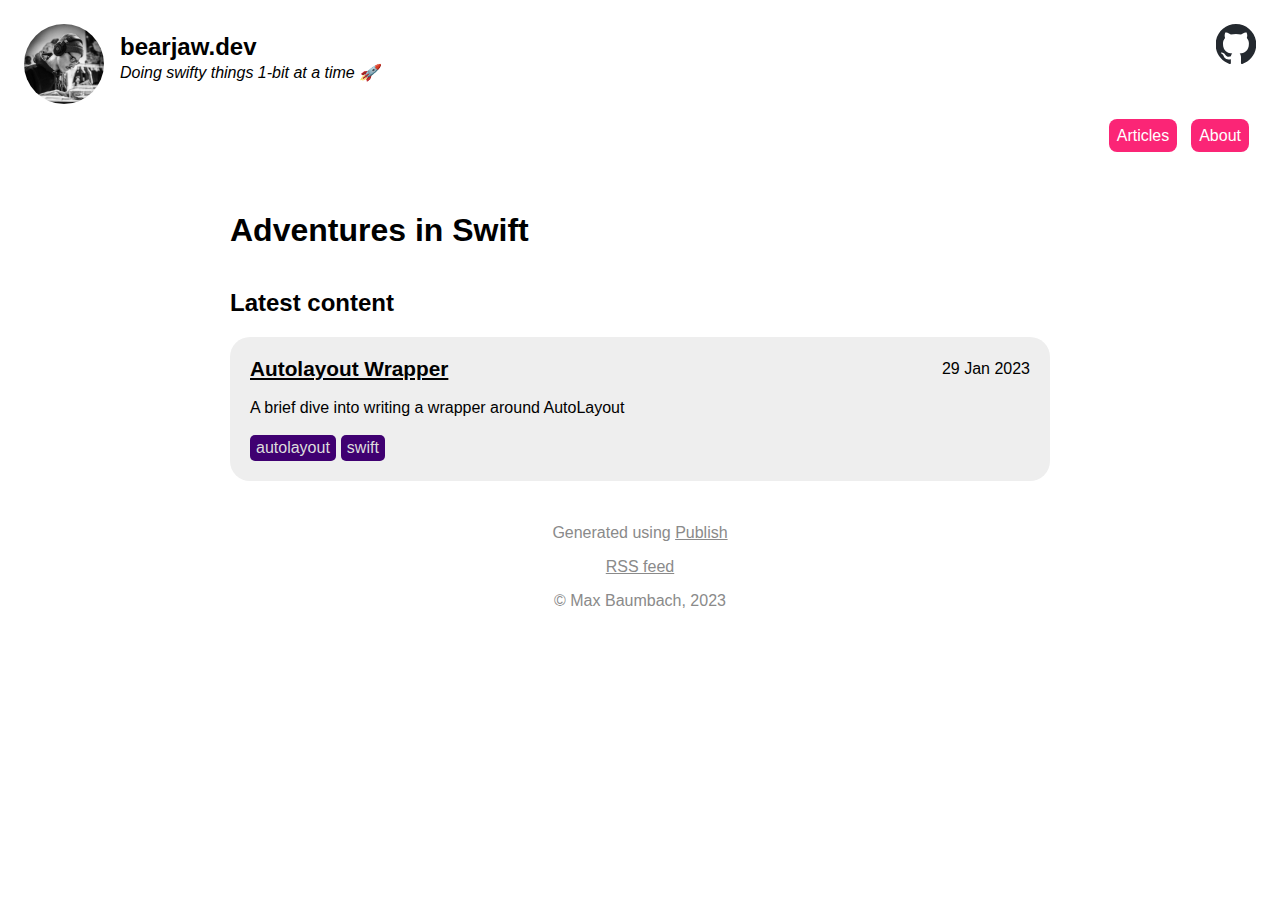
==== index.html @ fd1235c4 "Add page content" ====
<!DOCTYPE html><html lang="en"><head><meta charset="UTF-8"/><meta name="og:site_name" content="bearjaw.dev"/><link rel="canonical" href="https://bearjaw.dev"/><meta name="twitter:url" content="https://bearjaw.dev"/><meta name="og:url" content="https://bearjaw.dev"/><title>bearjaw.dev | bearjaw.dev</title><meta name="twitter:title" content="bearjaw.dev | bearjaw.dev"/><meta name="og:title" content="bearjaw.dev | bearjaw.dev"/><meta name="description" content="Doing swifty things 1-bit at a time 🚀"/><meta name="twitter:description" content="Doing swifty things 1-bit at a time 🚀"/><meta name="og:description" content="Doing swifty things 1-bit at a time 🚀"/><meta name="twitter:card" content="summary"/><link rel="stylesheet" href="/styles.css" type="text/css"/><meta name="viewport" content="width=device-width, initial-scale=1.0"/><link rel="shortcut icon" href="/images/favicon.png" type="image/png"/><link rel="alternate" href="/feed.rss" type="application/rss+xml" title="Subscribe to bearjaw.dev"/></head><body><header><div class="header-container"><div class="profile-header-container"><img src="/images/profile.jpeg" class="avatar"/><div class="header-text-container"><a href="/" class="site-name">bearjaw.dev</a><p class="header-subtitle ">Doing swifty things 1-bit at a time 🚀</p></div></div><a href="https://github.com/bearjaw"><div class="github-logo"></div></a></div><nav><ul><li><a href="/posts">Articles</a></li><li><a href="/about">About</a></li></ul></nav></header><div class="wrapper"><h1>Adventures in Swift</h1><p class="description"></p><h2>Latest content</h2><ul class="item-list"><li><article><div class="item-list-item-header"><h1><a href="/posts/2023/1/hello">Autolayout Wrapper</a></h1><p>29 Jan 2023</p></div><p>A brief dive into writing a wrapper around AutoLayout</p><ul class="tag-list"><li><a href="/tags/autolayout">autolayout</a></li><li><a href="/tags/swift">swift</a></li></ul></article></li></ul></div><footer><p>Generated using <a href="https://github.com/johnsundell/publish">Publish</a></p><p><a href="/feed.rss">RSS feed</a></p><p>© Max Baumbach, 2023 </p></footer></body></html>
---- styles.css ----
/**
*  Publish Foundation theme
*  Copyright (c) John Sundell 2019
*  MIT license, see LICENSE file for details
*/
* {
    margin: 0;
    padding: 0;
    box-sizing: border-box;
}

body {
    background: #fff;
    color: #000;
    font-family: Charter, Helvetica, Arial;
    text-align: center;
}

.wrapper {
    max-width: 900px;
    margin-left: auto;
    margin-right: auto;
    padding: 40px;
    text-align: left;
}

header {
    background-color: #fff;
}

header .wrapper {
    padding-top: 30px;
    padding-bottom: 30px;
    text-align: center;
}

header a {
    text-decoration: none;
}

header .site-name {
    font-size: 1.5em;
    color: #000;
    font-weight: bold;
}

nav {
    font-family: Helvetica;
    margin-top: 20px;
    display: flex;
    flex-direction: column;
    align-items: flex-end;
}

nav li {
    display: inline-block;
    margin: 0 7px;
    line-height: 1.5em;
}

nav li a.selected {
    font-family: Helvetica;
}

nav li a {
    background-color: #FB2576;
    color: white;
    padding: 0.5em;
    border-radius: 8px;
}

nav li a:hover, li.active a {
    background-color: #150050;
    color: white;
}

h1 {
    margin-bottom: 20px;
    font-size: 2em;
}

h2 {
    margin: 20px 0;
}

h3  {
    margin: 20px 0; 
}

p {
    margin-bottom: 10px;
    line-height: 1.5em;
}

a {
    color: inherit;
}

blockquote {
    background: #1a1a1a;
    border-left: 10px solid #ccc;
    margin: 1.5em 10px;
    padding: 1em 10px .1em 10px;
    quotes: "\201C""\201D""\2018""\2019";
}

.description {
    margin-bottom: 40px;
}

header .header-container {
        display: flex;
        flex-direction: row;
        align-items: flex-start;
        justify-content: space-between;
}

header .profile-header-container {
    display: flex;
    flex-direction: row;
    align-items: center;
}

header .header-text-container {
        display: flex;
        flex-direction: column;
        align-items: flex-start;
        padding-left: 16px;
}

.avatar {
  vertical-align: middle;
  width: 80px;
  height: 80px;
  border-radius: 50%;
}

.article-info {
    display: flex;
    flex-direction: row;
    align-items: flex-start;
}

.separator {
    padding-left: 1em;
    padding-right: 1em;
}

.github-logo {
    width: 40px;
    height: 40px;
    align-self: center;
    background: url(images/github-mark.svg) center / cover;
}

header .header-subtitle {
        font-style: italic;
}

header {
    padding: 24px 24px 24px 24px;
}

.item-list > li {
    display: block;
    padding: 20px;
    border-radius: 20px;
    background-color: #eee;
    margin-bottom: 20px;
}

.item-list > li:last-child {
    margin-bottom: 0;
}

.item-list h1 {
    margin-bottom: 15px;
    font-size: 1.3em;
}

.item-list p {
    margin-bottom: 0;
}

.tag-list {
    margin-top: 15px;
}

.tag-list li, .tag {
    display: inline-block;
    background-color: #3F0071;
    color: #ddd;
    padding: 4px 6px;
    border-radius: 5px;
    margin-right: 5px;
}

.tag-list a, .tag a {
    text-decoration: none;
}

.item-page .tag-list {
    display: inline-block;
}

@keyframes slideInLeft {
  from {
    transform: translate3d(-100%, 0, 0);
    visibility: visible;
    opacity: 0;
  }

  to {
    transform: translate3d(0, 0, 0);
    opacity: 1;
  }
}

@keyframes slideInRight {
  from {
    transform: translate3d(100%, 0, 0);
    visibility: visible;
    opacity: 0;
  }

  to {
    transform: translate3d(0, 0, 0);
    opacity: 1;
  }
}

.item-list-item-header {
    display: flex;
    flex-direction: row;
    justify-content: space-between;
}

.content {
    margin-bottom: 40px;
}

.content h1 {
    opacity: 0;
    animation-duration: 0.5s;
    animation-name: slideInLeft;
    animation-delay: 0.1s;
    animation-fill-mode: forwards;
}

.content h2 {
    opacity: 0;
    animation-duration: 0.5s;
    animation-name: slideInLeft;
    animation-delay: 0.1s;
    animation-fill-mode: forwards;
}

.content h3 {
    opacity: 0;
    animation-duration: 0.5s;
    animation-name: slideInLeft;
    animation-delay: 0.1s;
    animation-fill-mode: forwards;
}

.content p {
    opacity: 0;
    animation-duration: 0.5s;
    animation-name: slideInRight;
    animation-delay: 0.1s;
    animation-fill-mode: forwards;
}

.content pre {
    opacity: 0;
    animation-duration: 0.5s;
    animation-name: slideInRight;
    animation-delay: 0.1s;
    animation-fill-mode: forwards;
}

.content blockquote {
    opacity: 0;
    animation-duration: 0.5s;
    animation-name: slideInRight;
    animation-delay: 0.1s;
    animation-fill-mode: forwards;
}

.browse-all {
    display: block;
    margin-bottom: 30px;
}

.all-tags li {
    font-size: 1.4em;
    margin-right: 10px;
    padding: 6px 10px;
}

footer {
    color: #8a8a8a;
}

@media (prefers-color-scheme: dark) {
    body {
        background-color: #000;
    }

    body, header .site-name {
        color: #fff;
    }

    .item-list > li {
        background-color: #150050;
    }

    header {
        background-color: #000;
    }

        .github-logo {
            width: 40px;
            height: 40px;
            align-self: center;
            background: url(images/github-mark-white.svg) center / cover;
        }
}

@media (max-width: 600px) {
    .wrapper {
        padding: 40px 20px;
    }
}
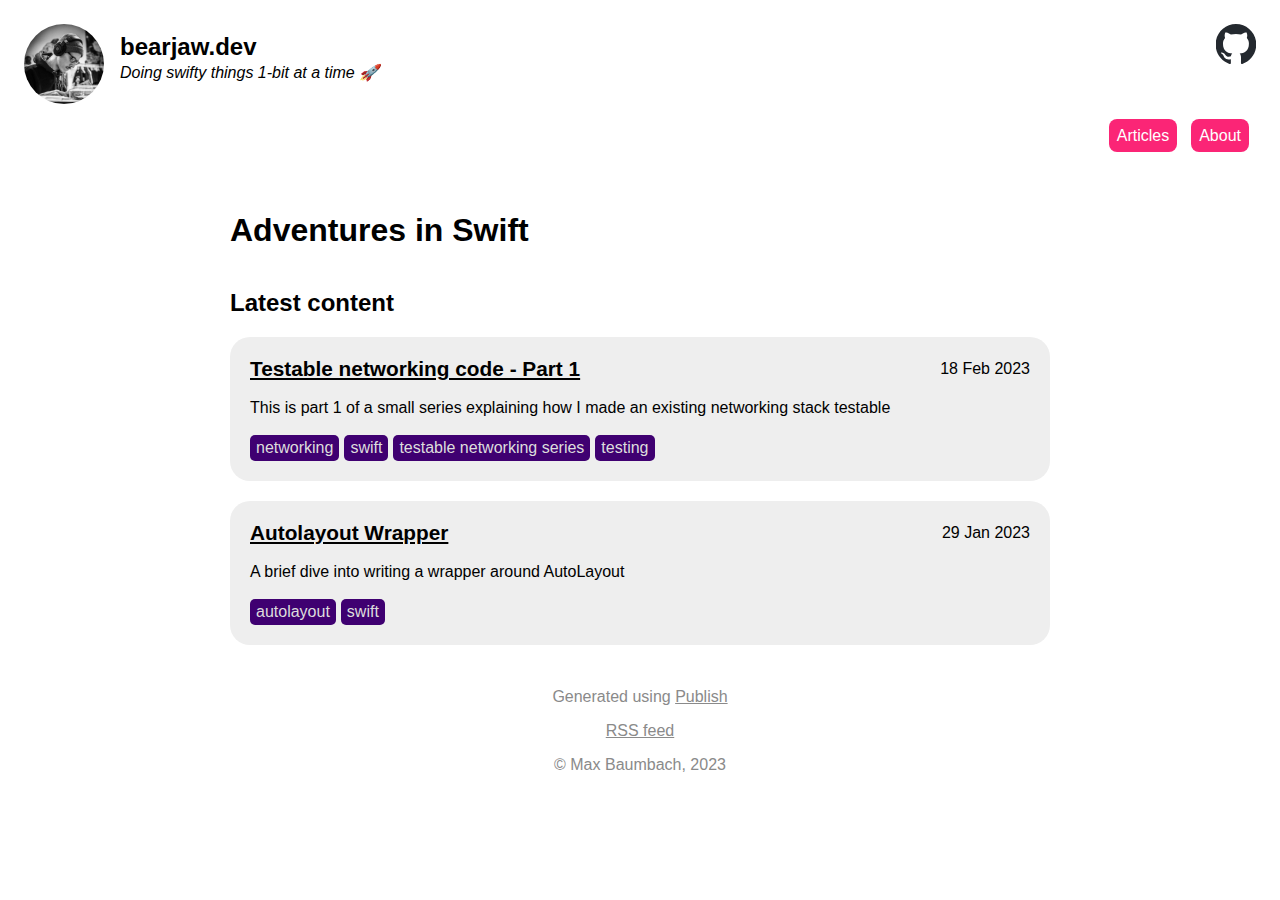
==== commit 3ef21f66: "Add new article" ====
--- a/index.html
+++ b/index.html
@@ -1 +1 @@
-<!DOCTYPE html><html lang="en"><head><meta charset="UTF-8"/><meta name="og:site_name" content="bearjaw.dev"/><link rel="canonical" href="https://bearjaw.dev"/><meta name="twitter:url" content="https://bearjaw.dev"/><meta name="og:url" content="https://bearjaw.dev"/><title>bearjaw.dev | bearjaw.dev</title><meta name="twitter:title" content="bearjaw.dev | bearjaw.dev"/><meta name="og:title" content="bearjaw.dev | bearjaw.dev"/><meta name="description" content="Doing swifty things 1-bit at a time 🚀"/><meta name="twitter:description" content="Doing swifty things 1-bit at a time 🚀"/><meta name="og:description" content="Doing swifty things 1-bit at a time 🚀"/><meta name="twitter:card" content="summary"/><link rel="stylesheet" href="/styles.css" type="text/css"/><meta name="viewport" content="width=device-width, initial-scale=1.0"/><link rel="shortcut icon" href="/images/favicon.png" type="image/png"/><link rel="alternate" href="/feed.rss" type="application/rss+xml" title="Subscribe to bearjaw.dev"/></head><body><header><div class="header-container"><div class="profile-header-container"><img src="/images/profile.jpeg" class="avatar"/><div class="header-text-container"><a href="/" class="site-name">bearjaw.dev</a><p class="header-subtitle ">Doing swifty things 1-bit at a time 🚀</p></div></div><a href="https://github.com/bearjaw"><div class="github-logo"></div></a></div><nav><ul><li><a href="/posts">Articles</a></li><li><a href="/about">About</a></li></ul></nav></header><div class="wrapper"><h1>Adventures in Swift</h1><p class="description"></p><h2>Latest content</h2><ul class="item-list"><li><article><div class="item-list-item-header"><h1><a href="/posts/2023/1/hello">Autolayout Wrapper</a></h1><p>29 Jan 2023</p></div><p>A brief dive into writing a wrapper around AutoLayout</p><ul class="tag-list"><li><a href="/tags/autolayout">autolayout</a></li><li><a href="/tags/swift">swift</a></li></ul></article></li></ul></div><footer><p>Generated using <a href="https://github.com/johnsundell/publish">Publish</a></p><p><a href="/feed.rss">RSS feed</a></p><p>© Max Baumbach, 2023 </p></footer></body></html>+<!DOCTYPE html><html lang="en"><head><meta charset="UTF-8"/><meta name="og:site_name" content="bearjaw.dev"/><link rel="canonical" href="https://bearjaw.dev"/><meta name="twitter:url" content="https://bearjaw.dev"/><meta name="og:url" content="https://bearjaw.dev"/><title>bearjaw.dev | bearjaw.dev</title><meta name="twitter:title" content="bearjaw.dev | bearjaw.dev"/><meta name="og:title" content="bearjaw.dev | bearjaw.dev"/><meta name="description" content="Doing swifty things 1-bit at a time 🚀"/><meta name="twitter:description" content="Doing swifty things 1-bit at a time 🚀"/><meta name="og:description" content="Doing swifty things 1-bit at a time 🚀"/><meta name="twitter:card" content="summary"/><link rel="stylesheet" href="/styles.css" type="text/css"/><meta name="viewport" content="width=device-width, initial-scale=1.0"/><link rel="shortcut icon" href="/images/favicon.png" type="image/png"/><link rel="alternate" href="/feed.rss" type="application/rss+xml" title="Subscribe to bearjaw.dev"/></head><body><header><div class="header-container"><div class="profile-header-container"><img src="/images/profile.jpeg" class="avatar"/><div class="header-text-container"><a href="/" class="site-name">bearjaw.dev</a><p class="header-subtitle ">Doing swifty things 1-bit at a time 🚀</p></div></div><a href="https://github.com/bearjaw"><div class="github-logo"></div></a></div><nav><ul><li><a href="/posts">Articles</a></li><li><a href="/about">About</a></li></ul></nav></header><div class="wrapper"><h1>Adventures in Swift</h1><p class="description"></p><h2>Latest content</h2><ul class="item-list"><li><article><div class="item-list-item-header"><h1><a href="/posts/2023/2/build-testable-networking-part-1">Testable networking code - Part 1</a></h1><p>18 Feb 2023</p></div><p>This is part 1 of a small series explaining how I made an existing networking stack testable</p><ul class="tag-list"><li><a href="/tags/networking">networking</a></li><li><a href="/tags/swift">swift</a></li><li><a href="/tags/testable-networking-series">testable networking series</a></li><li><a href="/tags/testing">testing</a></li></ul></article></li><li><article><div class="item-list-item-header"><h1><a href="/posts/2023/1/hello">Autolayout Wrapper</a></h1><p>29 Jan 2023</p></div><p>A brief dive into writing a wrapper around AutoLayout</p><ul class="tag-list"><li><a href="/tags/autolayout">autolayout</a></li><li><a href="/tags/swift">swift</a></li></ul></article></li></ul></div><footer><p>Generated using <a href="https://github.com/johnsundell/publish">Publish</a></p><p><a href="/feed.rss">RSS feed</a></p><p>© Max Baumbach, 2023 </p></footer></body></html>